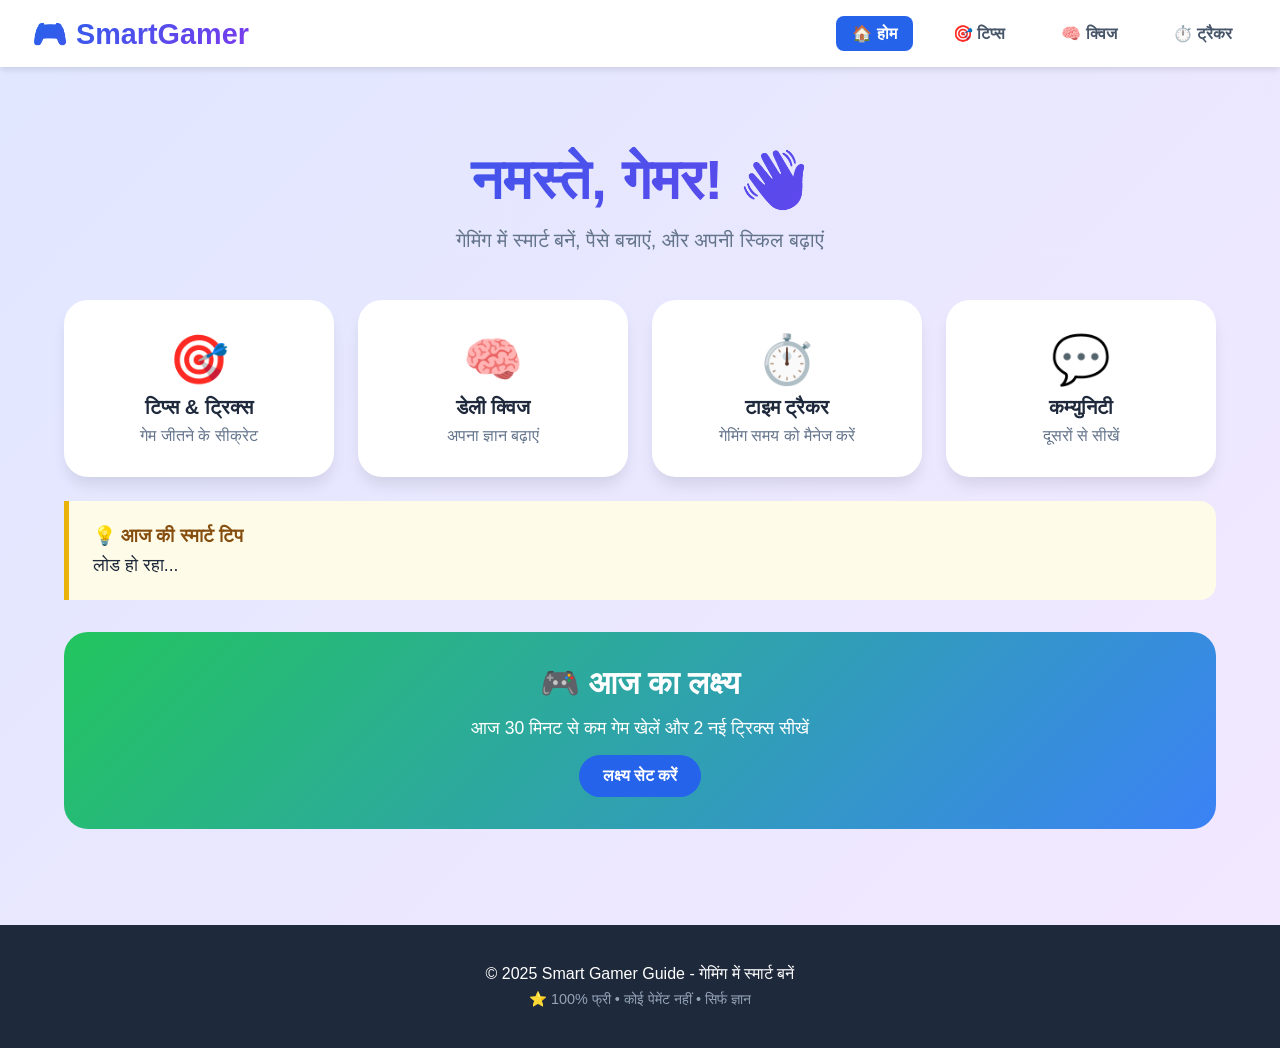
==== index.html @ 9d7b1151 "Create index.html" ====
<!DOCTYPE html>
<html lang="hi">
<head>
    <meta charset="UTF-8">
    <meta name="viewport" content="width=device-width, initial-scale=1.0">
    <title>Smart Gamer Guide - घर बैठे स्मार्ट गेमर बनें</title>
    <link rel="stylesheet" href="styles.css">
</head>
<body>
    <!-- ===== NAVBAR ===== -->
    <nav class="navbar">
        <a href="index.html" class="logo">🎮 SmartGamer</a>
        <button class="mobile-menu-btn" onclick="toggleMenu()">☰</button>
        <div class="nav-links" id="navLinks">
            <a href="index.html" class="active">🏠 होम</a>
            <a href="tips.html">🎯 टिप्स</a>
            <a href="quiz.html">🧠 क्विज</a>
            <a href="tracker.html">⏱️ ट्रैकर</a>
        </div>
    </nav>

    <!-- ===== MAIN CONTENT ===== -->
    <div class="container">
        <!-- HERO -->
        <div class="hero">
            <h1>नमस्ते, गेमर! 👋</h1>
            <p>गेमिंग में स्मार्ट बनें, पैसे बचाएं, और अपनी स्किल बढ़ाएं</p>
        </div>

        <!-- FEATURES -->
        <div class="grid-4">
            <a href="tips.html" class="feature-box" style="text-decoration: none; color: inherit;">
                <span class="icon">🎯</span>
                <h3>टिप्स & ट्रिक्स</h3>
                <p style="color: #64748b;">गेम जीतने के सीक्रेट</p>
            </a>
            <a href="quiz.html" class="feature-box" style="text-decoration: none; color: inherit;">
                <span class="icon">🧠</span>
                <h3>डेली क्विज</h3>
                <p style="color: #64748b;">अपना ज्ञान बढ़ाएं</p>
            </a>
            <a href="tracker.html" class="feature-box" style="text-decoration: none; color: inherit;">
                <span class="icon">⏱️</span>
                <h3>टाइम ट्रैकर</h3>
                <p style="color: #64748b;">गेमिंग समय को मैनेज करें</p>
            </a>
            <a href="tips.html" class="feature-box" style="text-decoration: none; color: inherit;">
                <span class="icon">💬</span>
                <h3>कम्युनिटी</h3>
                <p style="color: #64748b;">दूसरों से सीखें</p>
            </a>
        </div>

        <!-- DAILY TIP -->
        <div class="tip-card">
            <h3>💡 आज की स्मार्ट टिप</h3>
            <p id="dailyTip" style="font-size: 1.1rem; margin-top: 0.5rem;">लोड हो रहा...</p>
        </div>

        <!-- GOAL BOX -->
        <div class="goal-box">
            <h2>🎮 आज का लक्ष्य</h2>
            <p>आज 30 मिनट से कम गेम खेलें और 2 नई ट्रिक्स सीखें</p>
            <button class="btn btn-primary" onclick="alert('लक्ष्य सेट कर दिया गया! 🎯')">
                लक्ष्य सेट करें
            </button>
        </div>
    </div>

    <!-- ===== FOOTER ===== -->
    <footer class="footer">
        <p>© 2025 Smart Gamer Guide - गेमिंग में स्मार्ट बनें</p>
        <p class="small">⭐ 100% फ्री • कोई पेमेंट नहीं • सिर्फ ज्ञान</p>
    </footer>

    <script src="script.js"></script>
</body>
</html>
---- styles.css ----
/* ===== RESET & BASE ===== */
* {
  margin: 0;
  padding: 0;
  box-sizing: border-box;
}

body {
  font-family: 'Segoe UI', Tahoma, Geneva, Verdana, sans-serif;
  background: linear-gradient(135deg, #e0e7ff 0%, #f3e8ff 100%);
  min-height: 100vh;
  color: #1e293b;
}

/* ===== NAVBAR ===== */
.navbar {
  background: white;
  box-shadow: 0 4px 6px -1px rgba(0, 0, 0, 0.1);
  padding: 1rem 2rem;
  position: sticky;
  top: 0;
  z-index: 100;
  display: flex;
  justify-content: space-between;
  align-items: center;
  flex-wrap: wrap;
}

.logo {
  font-size: 1.8rem;
  font-weight: 800;
  background: linear-gradient(135deg, #2563eb, #7c3aed);
  -webkit-background-clip: text;
  -webkit-text-fill-color: transparent;
  text-decoration: none;
}

.nav-links {
  display: flex;
  gap: 1.5rem;
  flex-wrap: wrap;
}

.nav-links a {
  text-decoration: none;
  color: #475569;
  font-weight: 600;
  padding: 0.5rem 1rem;
  border-radius: 0.5rem;
  transition: all 0.3s;
}

.nav-links a:hover {
  background: #dbeafe;
  color: #2563eb;
}

.nav-links a.active {
  background: #2563eb;
  color: white;
}

.mobile-menu-btn {
  display: none;
  font-size: 2rem;
  background: none;
  border: none;
  cursor: pointer;
  color: #1e293b;
}

/* ===== CONTAINER ===== */
.container {
  max-width: 1200px;
  margin: 0 auto;
  padding: 2rem 1.5rem;
}

/* ===== CARDS ===== */
.card {
  background: white;
  border-radius: 1.5rem;
  padding: 1.5rem;
  box-shadow: 0 10px 15px -3px rgba(0, 0, 0, 0.1);
  transition: all 0.3s;
}

.card:hover {
  box-shadow: 0 20px 25px -5px rgba(0, 0, 0, 0.15);
  transform: translateY(-2px);
}

/* ===== BUTTONS ===== */
.btn {
  display: inline-block;
  padding: 0.75rem 1.5rem;
  border: none;
  border-radius: 9999px;
  font-weight: 700;
  font-size: 1rem;
  cursor: pointer;
  transition: all 0.3s;
  text-decoration: none;
}

.btn-primary {
  background: #2563eb;
  color: white;
}

.btn-primary:hover {
  background: #1d4ed8;
  transform: scale(1.05);
}

.btn-success {
  background: #16a34a;
  color: white;
}

.btn-success:hover {
  background: #15803d;
}

.btn-outline {
  background: transparent;
  border: 2px solid #2563eb;
  color: #2563eb;
}

.btn-outline:hover {
  background: #2563eb;
  color: white;
}

/* ===== GRID ===== */
.grid-2 {
  display: grid;
  grid-template-columns: repeat(2, 1fr);
  gap: 1.5rem;
}

.grid-3 {
  display: grid;
  grid-template-columns: repeat(3, 1fr);
  gap: 1.5rem;
}

.grid-4 {
  display: grid;
  grid-template-columns: repeat(4, 1fr);
  gap: 1.5rem;
}

/* ===== HERO ===== */
.hero {
  text-align: center;
  padding: 3rem 0;
}

.hero h1 {
  font-size: 3.5rem;
  font-weight: 800;
  background: linear-gradient(135deg, #2563eb, #7c3aed);
  -webkit-background-clip: text;
  -webkit-text-fill-color: transparent;
}

.hero p {
  font-size: 1.25rem;
  color: #64748b;
  margin-top: 1rem;
}

/* ===== FEATURE BOXES ===== */
.feature-box {
  background: white;
  padding: 2rem;
  border-radius: 1.5rem;
  text-align: center;
  box-shadow: 0 10px 15px -3px rgba(0, 0, 0, 0.1);
  transition: all 0.3s;
  cursor: pointer;
}

.feature-box:hover {
  transform: translateY(-5px);
  box-shadow: 0 20px 25px -5px rgba(0, 0, 0, 0.15);
}

.feature-box .icon {
  font-size: 3rem;
  display: block;
  margin-bottom: 0.5rem;
}

.feature-box h3 {
  font-size: 1.25rem;
  margin-bottom: 0.5rem;
}

/* ===== TIP CARD ===== */
.tip-card {
  background: #fefce8;
  border-left: 5px solid #eab308;
  padding: 1.5rem;
  border-radius: 0 1rem 1rem 0;
  margin: 1.5rem 0;
}

.tip-card h3 {
  color: #854d0e;
}

/* ===== GOAL BOX ===== */
.goal-box {
  background: linear-gradient(135deg, #22c55e, #3b82f6);
  color: white;
  padding: 2rem;
  border-radius: 1.5rem;
  text-align: center;
  margin-top: 2rem;
}

.goal-box h2 {
  font-size: 2rem;
}

.goal-box p {
  font-size: 1.1rem;
  margin: 1rem 0;
}

/* ===== QUIZ ===== */
.quiz-option {
  display: block;
  width: 100%;
  text-align: left;
  padding: 1rem;
  border: 2px solid #e2e8f0;
  border-radius: 0.75rem;
  background: white;
  font-size: 1rem;
  cursor: pointer;
  transition: all 0.3s;
  margin-bottom: 0.75rem;
}

.quiz-option:hover {
  border-color: #2563eb;
  background: #eff6ff;
}

.quiz-option.correct {
  border-color: #16a34a;
  background: #dcfce7;
}

.quiz-option.wrong {
  border-color: #dc2626;
  background: #fee2e2;
}

.quiz-option:disabled {
  cursor: not-allowed;
  opacity: 0.7;
}

/* ===== TRACKER ===== */
.tracker-input {
  display: flex;
  gap: 1rem;
  margin: 1rem 0;
  flex-wrap: wrap;
}

.tracker-input input {
  flex: 1;
  padding: 0.75rem;
  border: 2px solid #e2e8f0;
  border-radius: 0.75rem;
  font-size: 1rem;
  min-width: 100px;
}

.tracker-input input:focus {
  outline: none;
  border-color: #2563eb;
}

.history-item {
  display: flex;
  justify-content: space-between;
  padding: 0.75rem;
  border-bottom: 1px solid #e2e8f0;
}

.history-item:last-child {
  border-bottom: none;
}

/* ===== FOOTER ===== */
.footer {
  background: #1e293b;
  color: white;
  text-align: center;
  padding: 2rem;
  margin-top: 4rem;
}

.footer p {
  margin: 0.5rem 0;
}

.footer .small {
  color: #94a3b8;
  font-size: 0.9rem;
}

/* ===== RESPONSIVE ===== */
@media (max-width: 768px) {
  .mobile-menu-btn {
    display: block;
  }

  .nav-links {
    display: none;
    width: 100%;
    flex-direction: column;
    align-items: center;
    padding-top: 1rem;
  }

  .nav-links.show {
    display: flex;
  }

  .nav-links a {
    width: 100%;
    text-align: center;
  }

  .hero h1 {
    font-size: 2rem;
  }

  .grid-2,
  .grid-3,
  .grid-4 {
    grid-template-columns: 1fr;
  }

  .container {
    padding: 1rem;
  }

  .tracker-input {
    flex-direction: column;
  }

  .tracker-input input {
    width: 100%;
  }
}

@media (min-width: 769px) and (max-width: 1024px) {
  .grid-3,
  .grid-4 {
    grid-template-columns: repeat(2, 1fr);
  }
}

/* ===== UTILITY ===== */
.text-center {
  text-align: center;
}
.mt-2 {
  margin-top: 2rem;
}
.mb-2 {
  margin-bottom: 2rem;
}
.mx-auto {
  margin-left: auto;
  margin-right: auto;
}
.max-w-2xl {
  max-width: 42rem;
}
.w-full {
  width: 100%;
}
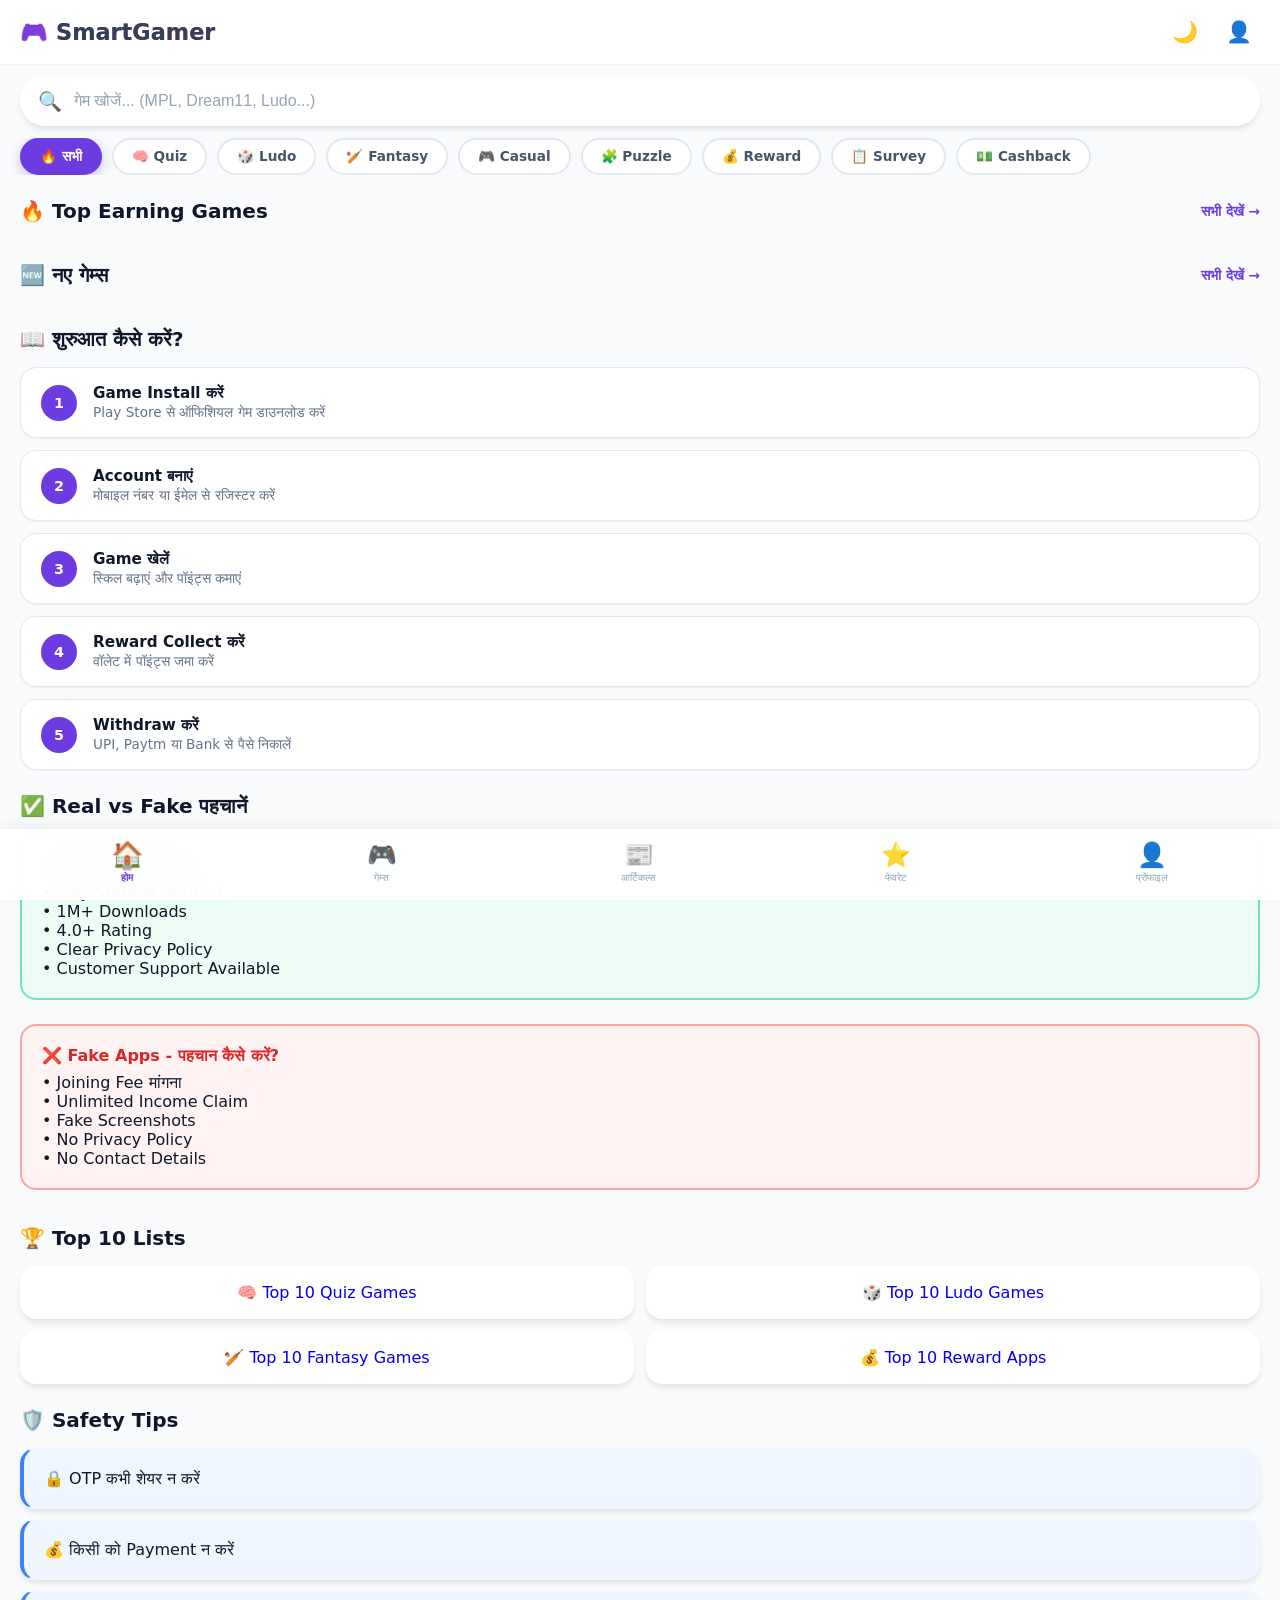
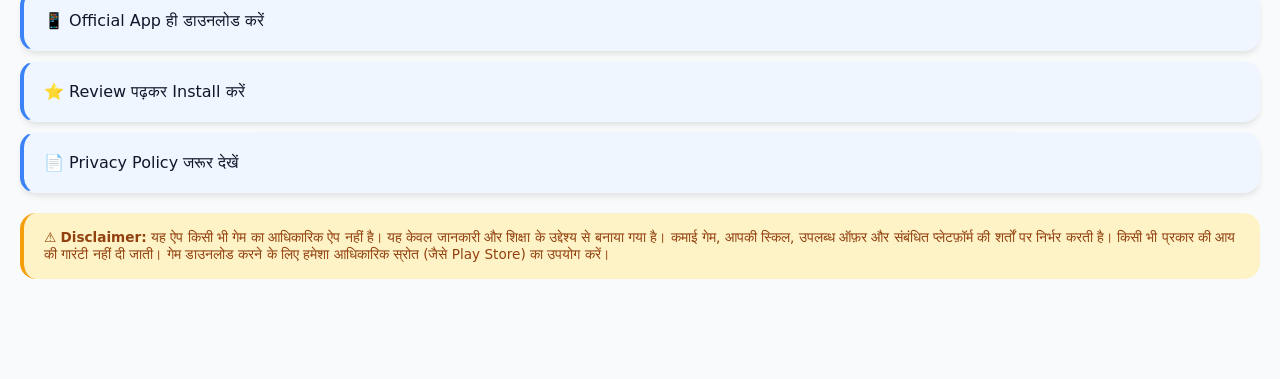
==== commit 3cfdab66: "Update index.html" ====
--- a/index.html
+++ b/index.html
@@ -1,78 +1,201 @@
 <!DOCTYPE html>
 <html lang="hi">
 <head>
-    <meta charset="UTF-8">
-    <meta name="viewport" content="width=device-width, initial-scale=1.0">
-    <title>Smart Gamer Guide - घर बैठे स्मार्ट गेमर बनें</title>
-    <link rel="stylesheet" href="styles.css">
+  <meta charset="UTF-8" />
+  <meta name="viewport" content="width=device-width, initial-scale=1.0, maximum-scale=1.0, user-scalable=no" />
+  <title>Smart Gamer Guide - घर बैठे पैसे कमाएं</title>
+  <link rel="stylesheet" href="styles.css" />
 </head>
 <body>
-    <!-- ===== NAVBAR ===== -->
-    <nav class="navbar">
-        <a href="index.html" class="logo">🎮 SmartGamer</a>
-        <button class="mobile-menu-btn" onclick="toggleMenu()">☰</button>
-        <div class="nav-links" id="navLinks">
-            <a href="index.html" class="active">🏠 होम</a>
-            <a href="tips.html">🎯 टिप्स</a>
-            <a href="quiz.html">🧠 क्विज</a>
-            <a href="tracker.html">⏱️ ट्रैकर</a>
-        </div>
-    </nav>
-
-    <!-- ===== MAIN CONTENT ===== -->
-    <div class="container">
-        <!-- HERO -->
-        <div class="hero">
-            <h1>नमस्ते, गेमर! 👋</h1>
-            <p>गेमिंग में स्मार्ट बनें, पैसे बचाएं, और अपनी स्किल बढ़ाएं</p>
-        </div>
-
-        <!-- FEATURES -->
-        <div class="grid-4">
-            <a href="tips.html" class="feature-box" style="text-decoration: none; color: inherit;">
-                <span class="icon">🎯</span>
-                <h3>टिप्स & ट्रिक्स</h3>
-                <p style="color: #64748b;">गेम जीतने के सीक्रेट</p>
-            </a>
-            <a href="quiz.html" class="feature-box" style="text-decoration: none; color: inherit;">
-                <span class="icon">🧠</span>
-                <h3>डेली क्विज</h3>
-                <p style="color: #64748b;">अपना ज्ञान बढ़ाएं</p>
-            </a>
-            <a href="tracker.html" class="feature-box" style="text-decoration: none; color: inherit;">
-                <span class="icon">⏱️</span>
-                <h3>टाइम ट्रैकर</h3>
-                <p style="color: #64748b;">गेमिंग समय को मैनेज करें</p>
-            </a>
-            <a href="tips.html" class="feature-box" style="text-decoration: none; color: inherit;">
-                <span class="icon">💬</span>
-                <h3>कम्युनिटी</h3>
-                <p style="color: #64748b;">दूसरों से सीखें</p>
-            </a>
-        </div>
-
-        <!-- DAILY TIP -->
-        <div class="tip-card">
-            <h3>💡 आज की स्मार्ट टिप</h3>
-            <p id="dailyTip" style="font-size: 1.1rem; margin-top: 0.5rem;">लोड हो रहा...</p>
-        </div>
-
-        <!-- GOAL BOX -->
-        <div class="goal-box">
-            <h2>🎮 आज का लक्ष्य</h2>
-            <p>आज 30 मिनट से कम गेम खेलें और 2 नई ट्रिक्स सीखें</p>
-            <button class="btn btn-primary" onclick="alert('लक्ष्य सेट कर दिया गया! 🎯')">
-                लक्ष्य सेट करें
-            </button>
-        </div>
-    </div>
-
-    <!-- ===== FOOTER ===== -->
-    <footer class="footer">
-        <p>© 2025 Smart Gamer Guide - गेमिंग में स्मार्ट बनें</p>
-        <p class="small">⭐ 100% फ्री • कोई पेमेंट नहीं • सिर्फ ज्ञान</p>
-    </footer>
-
-    <script src="script.js"></script>
+
+  <!-- ===== APP BAR ===== -->
+  <header class="app-bar">
+    <div class="logo">🎮 <span>SmartGamer</span></div>
+    <div class="app-bar-actions">
+      <button onclick="toggleDarkMode()" aria-label="Dark Mode">🌙</button>
+      <button onclick="location.href='profile.html'" aria-label="Profile">👤</button>
+    </div>
+  </header>
+
+  <!-- ===== SEARCH ===== -->
+  <div class="search-bar">
+    <span class="icon">🔍</span>
+    <input type="text" id="searchInput" placeholder="गेम खोजें... (MPL, Dream11, Ludo...)" oninput="searchGames(this.value)" />
+  </div>
+
+  <!-- ===== CATEGORY CHIPS ===== -->
+  <div class="category-scroll">
+    <span class="chip active" onclick="filterGames('all')">🔥 सभी</span>
+    <span class="chip" onclick="filterGames('quiz')">🧠 Quiz</span>
+    <span class="chip" onclick="filterGames('ludo')">🎲 Ludo</span>
+    <span class="chip" onclick="filterGames('fantasy')">🏏 Fantasy</span>
+    <span class="chip" onclick="filterGames('casual')">🎮 Casual</span>
+    <span class="chip" onclick="filterGames('puzzle')">🧩 Puzzle</span>
+    <span class="chip" onclick="filterGames('reward')">💰 Reward</span>
+    <span class="chip" onclick="filterGames('survey')">📋 Survey</span>
+    <span class="chip" onclick="filterGames('cashback')">💵 Cashback</span>
+  </div>
+
+  <!-- ===== FEATURED GAMES SECTION ===== -->
+  <div class="section-header">
+    <h2>🔥 Top Earning Games</h2>
+    <a href="games.html" class="see-all">सभी देखें →</a>
+  </div>
+  <div class="game-grid" id="featuredGames">
+    <!-- JS से डायनामिक लोड -->
+  </div>
+
+  <!-- ===== NEW GAMES ===== -->
+  <div class="section-header">
+    <h2>🆕 नए गेम्स</h2>
+    <a href="games.html" class="see-all">सभी देखें →</a>
+  </div>
+  <div class="game-grid" id="newGames">
+    <!-- JS से डायनामिक लोड -->
+  </div>
+
+  <!-- ===== STEP BY STEP GUIDE ===== -->
+  <div class="section-header">
+    <h2>📖 शुरुआत कैसे करें?</h2>
+  </div>
+  <div class="steps">
+    <div class="step">
+      <div class="number">1</div>
+      <div class="content">
+        <h4>Game Install करें</h4>
+        <p>Play Store से ऑफिशियल गेम डाउनलोड करें</p>
+      </div>
+    </div>
+    <div class="step">
+      <div class="number">2</div>
+      <div class="content">
+        <h4>Account बनाएं</h4>
+        <p>मोबाइल नंबर या ईमेल से रजिस्टर करें</p>
+      </div>
+    </div>
+    <div class="step">
+      <div class="number">3</div>
+      <div class="content">
+        <h4>Game खेलें</h4>
+        <p>स्किल बढ़ाएं और पॉइंट्स कमाएं</p>
+      </div>
+    </div>
+    <div class="step">
+      <div class="number">4</div>
+      <div class="content">
+        <h4>Reward Collect करें</h4>
+        <p>वॉलेट में पॉइंट्स जमा करें</p>
+      </div>
+    </div>
+    <div class="step">
+      <div class="number">5</div>
+      <div class="content">
+        <h4>Withdraw करें</h4>
+        <p>UPI, Paytm या Bank से पैसे निकालें</p>
+      </div>
+    </div>
+  </div>
+
+  <!-- ===== REAL vs FAKE ===== -->
+  <div class="section-header">
+    <h2>✅ Real vs Fake पहचानें</h2>
+  </div>
+  <div style="padding: 0 20px; display: grid; gap: 12px;">
+    <div class="genuine-card">
+      <h4>✅ Genuine Apps</h4>
+      <ul style="margin-top: 8px; list-style: none;">
+        <li>• Play Store पर Verified</li>
+        <li>• 1M+ Downloads</li>
+        <li>• 4.0+ Rating</li>
+        <li>• Clear Privacy Policy</li>
+        <li>• Customer Support Available</li>
+      </ul>
+    </div>
+    <div class="scam-card">
+      <h4>❌ Fake Apps - पहचान कैसे करें?</h4>
+      <ul style="margin-top: 8px; list-style: none;">
+        <li>• Joining Fee मांगना</li>
+        <li>• Unlimited Income Claim</li>
+        <li>• Fake Screenshots</li>
+        <li>• No Privacy Policy</li>
+        <li>• No Contact Details</li>
+      </ul>
+    </div>
+  </div>
+
+  <!-- ===== TOP 10 LISTS ===== -->
+  <div class="section-header">
+    <h2>🏆 Top 10 Lists</h2>
+  </div>
+  <div style="display: grid; grid-template-columns: 1fr 1fr; gap: 12px; padding: 0 20px;">
+    <a href="games.html?category=quiz" style="text-decoration: none;">
+      <div class="game-card" style="text-align: center; padding: 16px;">
+        🧠 Top 10 Quiz Games
+      </div>
+    </a>
+    <a href="games.html?category=ludo" style="text-decoration: none;">
+      <div class="game-card" style="text-align: center; padding: 16px;">
+        🎲 Top 10 Ludo Games
+      </div>
+    </a>
+    <a href="games.html?category=fantasy" style="text-decoration: none;">
+      <div class="game-card" style="text-align: center; padding: 16px;">
+        🏏 Top 10 Fantasy Games
+      </div>
+    </a>
+    <a href="games.html?category=reward" style="text-decoration: none;">
+      <div class="game-card" style="text-align: center; padding: 16px;">
+        💰 Top 10 Reward Apps
+      </div>
+    </a>
+  </div>
+
+  <!-- ===== SAFETY TIPS ===== -->
+  <div class="section-header">
+    <h2>🛡️ Safety Tips</h2>
+  </div>
+  <div style="padding: 0 20px; display: grid; gap: 10px;">
+    <div class="game-card" style="background: #EFF6FF; border-left: 4px solid #3B82F6;">
+      <p>🔒 OTP कभी शेयर न करें</p>
+    </div>
+    <div class="game-card" style="background: #EFF6FF; border-left: 4px solid #3B82F6;">
+      <p>💰 किसी को Payment न करें</p>
+    </div>
+    <div class="game-card" style="background: #EFF6FF; border-left: 4px solid #3B82F6;">
+      <p>📱 Official App ही डाउनलोड करें</p>
+    </div>
+    <div class="game-card" style="background: #EFF6FF; border-left: 4px solid #3B82F6;">
+      <p>⭐ Review पढ़कर Install करें</p>
+    </div>
+    <div class="game-card" style="background: #EFF6FF; border-left: 4px solid #3B82F6;">
+      <p>📄 Privacy Policy जरूर देखें</p>
+    </div>
+  </div>
+
+  <!-- ===== DISCLAIMER ===== -->
+  <div class="disclaimer">
+    ⚠️ <strong>Disclaimer:</strong> यह ऐप किसी भी गेम का आधिकारिक ऐप नहीं है। यह केवल जानकारी और शिक्षा के उद्देश्य से बनाया गया है। कमाई गेम, आपकी स्किल, उपलब्ध ऑफ़र और संबंधित प्लेटफ़ॉर्म की शर्तों पर निर्भर करती है। किसी भी प्रकार की आय की गारंटी नहीं दी जाती। गेम डाउनलोड करने के लिए हमेशा आधिकारिक स्रोत (जैसे Play Store) का उपयोग करें।
+  </div>
+
+  <!-- ===== BOTTOM NAVIGATION ===== -->
+  <nav class="bottom-nav">
+    <a href="index.html" class="nav-item active">
+      <span class="icon">🏠</span> होम
+    </a>
+    <a href="games.html" class="nav-item">
+      <span class="icon">🎮</span> गेम्स
+    </a>
+    <a href="articles.html" class="nav-item">
+      <span class="icon">📰</span> आर्टिकल्स
+    </a>
+    <a href="favorites.html" class="nav-item">
+      <span class="icon">⭐</span> फेवरेट    </a>
+    <a href="profile.html" class="nav-item">
+      <span class="icon">👤</span> प्रोफाइल
+    </a>
+  </nav>
+
+  <script src="data.js"></script>
+  <script src="script.js"></script>
 </body>
 </html>
--- a/styles.css
+++ b/styles.css
@@ -1,392 +1,905 @@
-/* ===== RESET & BASE ===== */
+/* ============================================
+   ROOT VARIABLES & RESET
+   ============================================ */
+:root {
+  --primary: #6C3CE1;
+  --primary-light: #8B5CF6;
+  --primary-dark: #5B21B6;
+  --secondary: #EC4899;
+  --success: #10B981;
+  --warning: #F59E0B;
+  --danger: #EF4444;
+  --dark: #0F172A;
+  --dark-card: #1E293B;
+  --gray-50: #F8FAFC;
+  --gray-100: #F1F5F9;
+  --gray-200: #E2E8F0;
+  --gray-300: #CBD5E1;
+  --gray-400: #94A3B8;
+  --gray-500: #64748B;
+  --gray-600: #475569;
+  --gray-700: #334155;
+  --gray-800: #1E293B;
+  --gray-900: #0F172A;
+  --shadow-sm: 0 1px 2px rgba(0,0,0,0.05);
+  --shadow: 0 4px 6px -1px rgba(0,0,0,0.1);
+  --shadow-lg: 0 10px 15px -3px rgba(0,0,0,0.1);
+  --shadow-xl: 0 20px 25px -5px rgba(0,0,0,0.1);
+  --shadow-2xl: 0 25px 50px -12px rgba(0,0,0,0.25);
+  --radius: 16px;
+  --radius-lg: 24px;
+  --radius-full: 9999px;
+  --transition: all 0.3s cubic-bezier(0.4, 0, 0.2, 1);
+}
+
 * {
   margin: 0;
   padding: 0;
   box-sizing: border-box;
+  -webkit-tap-highlight-color: transparent;
 }
 
 body {
-  font-family: 'Segoe UI', Tahoma, Geneva, Verdana, sans-serif;
-  background: linear-gradient(135deg, #e0e7ff 0%, #f3e8ff 100%);
+  font-family: 'Segoe UI', system-ui, -apple-system, sans-serif;
+  background: var(--gray-50);
+  color: var(--gray-900);
+  padding-bottom: 80px;
   min-height: 100vh;
-  color: #1e293b;
-}
-
-/* ===== NAVBAR ===== */
-.navbar {
+}
+
+/* ============================================
+   SCROLLBAR
+   ============================================ */
+::-webkit-scrollbar {
+  width: 6px;
+}
+::-webkit-scrollbar-track {
+  background: var(--gray-100);
+}
+::-webkit-scrollbar-thumb {
+  background: var(--primary-light);
+  border-radius: var(--radius-full);
+}
+
+/* ============================================
+   TOP APP BAR
+   ============================================ */
+.app-bar {
   background: white;
-  box-shadow: 0 4px 6px -1px rgba(0, 0, 0, 0.1);
-  padding: 1rem 2rem;
+  padding: 12px 20px;
   position: sticky;
   top: 0;
-  z-index: 100;
+  z-index: 1000;
   display: flex;
   justify-content: space-between;
   align-items: center;
-  flex-wrap: wrap;
-}
-
-.logo {
-  font-size: 1.8rem;
+  box-shadow: var(--shadow-sm);
+  backdrop-filter: blur(20px);
+  background: rgba(255,255,255,0.92);
+}
+
+.app-bar .logo {
+  font-size: 1.4rem;
   font-weight: 800;
-  background: linear-gradient(135deg, #2563eb, #7c3aed);
+  background: linear-gradient(135deg, var(--primary), var(--secondary));
   -webkit-background-clip: text;
   -webkit-text-fill-color: transparent;
-  text-decoration: none;
-}
-
-.nav-links {
-  display: flex;
-  gap: 1.5rem;
-  flex-wrap: wrap;
-}
-
-.nav-links a {
-  text-decoration: none;
-  color: #475569;
-  font-weight: 600;
-  padding: 0.5rem 1rem;
-  border-radius: 0.5rem;
-  transition: all 0.3s;
-}
-
-.nav-links a:hover {
-  background: #dbeafe;
-  color: #2563eb;
-}
-
-.nav-links a.active {
-  background: #2563eb;
-  color: white;
-}
-
-.mobile-menu-btn {
-  display: none;
-  font-size: 2rem;
+  display: flex;
+  align-items: center;
+  gap: 8px;
+}
+
+.app-bar .logo span {
+  -webkit-text-fill-color: initial;
+  color: var(--gray-700);
+}
+
+.app-bar-actions {
+  display: flex;
+  gap: 12px;
+  align-items: center;
+}
+
+.app-bar-actions button {
   background: none;
   border: none;
+  font-size: 1.3rem;
   cursor: pointer;
-  color: #1e293b;
-}
-
-/* ===== CONTAINER ===== */
-.container {
-  max-width: 1200px;
-  margin: 0 auto;
-  padding: 2rem 1.5rem;
-}
-
-/* ===== CARDS ===== */
-.card {
+  padding: 8px;
+  border-radius: var(--radius-full);
+  transition: var(--transition);
+}
+
+.app-bar-actions button:hover {
+  background: var(--gray-100);
+}
+
+/* ============================================
+   SEARCH BAR
+   ============================================ */
+.search-bar {
   background: white;
-  border-radius: 1.5rem;
-  padding: 1.5rem;
-  box-shadow: 0 10px 15px -3px rgba(0, 0, 0, 0.1);
-  transition: all 0.3s;
-}
-
-.card:hover {
-  box-shadow: 0 20px 25px -5px rgba(0, 0, 0, 0.15);
-  transform: translateY(-2px);
-}
-
-/* ===== BUTTONS ===== */
-.btn {
-  display: inline-block;
-  padding: 0.75rem 1.5rem;
+  margin: 12px 20px;
+  padding: 0 16px;
+  border-radius: var(--radius-full);
+  display: flex;
+  align-items: center;
+  gap: 12px;
+  box-shadow: var(--shadow);
+  border: 2px solid transparent;
+  transition: var(--transition);
+}
+
+.search-bar:focus-within {
+  border-color: var(--primary);
+  box-shadow: var(--shadow-lg);
+}
+
+.search-bar input {
+  flex: 1;
   border: none;
-  border-radius: 9999px;
+  padding: 14px 0;
+  font-size: 1rem;
+  background: transparent;
+  outline: none;
+  color: var(--gray-900);
+}
+
+.search-bar input::placeholder {
+  color: var(--gray-400);
+}
+
+.search-bar .icon {
+  color: var(--gray-400);
+  font-size: 1.2rem;
+}
+
+/* ============================================
+   SECTION TITLES
+   ============================================ */
+.section-header {
+  display: flex;
+  justify-content: space-between;
+  align-items: center;
+  padding: 0 20px;
+  margin: 24px 0 16px;
+}
+
+.section-header h2 {
+  font-size: 1.25rem;
   font-weight: 700;
-  font-size: 1rem;
+  color: var(--gray-900);
+}
+
+.section-header .see-all {
+  font-size: 0.85rem;
+  color: var(--primary);
+  font-weight: 600;
   cursor: pointer;
-  transition: all 0.3s;
   text-decoration: none;
 }
 
+/* ============================================
+   CATEGORY CHIPS
+   ============================================ */
+.category-scroll {
+  display: flex;
+  gap: 10px;
+  padding: 0 20px;
+  overflow-x: auto;
+  scrollbar-width: none;
+  -webkit-overflow-scrolling: touch;
+}
+
+.category-scroll::-webkit-scrollbar {
+  display: none;
+}
+
+.chip {
+  padding: 8px 18px;
+  border-radius: var(--radius-full);
+  font-size: 0.85rem;
+  font-weight: 600;
+  white-space: nowrap;
+  background: white;
+  color: var(--gray-600);
+  border: 2px solid var(--gray-200);
+  cursor: pointer;
+  transition: var(--transition);
+}
+
+.chip.active {
+  background: var(--primary);
+  color: white;
+  border-color: var(--primary);
+  box-shadow: 0 4px 12px rgba(108, 60, 225, 0.3);
+}
+
+.chip:hover:not(.active) {
+  border-color: var(--primary);
+  color: var(--primary);
+}
+
+/* ============================================
+   GAME CARDS (Glassmorphism + Modern)
+   ============================================ */
+.game-grid {
+  display: grid;
+  grid-template-columns: repeat(auto-fill, minmax(280px, 1fr));
+  gap: 16px;
+  padding: 0 20px;
+}
+
+.game-card {
+  background: white;
+  border-radius: var(--radius);
+  padding: 20px;
+  box-shadow: var(--shadow);
+  transition: var(--transition);
+  cursor: pointer;
+  position: relative;
+  overflow: hidden;
+  border: 1px solid rgba(255,255,255,0.1);
+}
+
+.game-card::before {
+  content: '';
+  position: absolute;
+  top: 0;
+  left: 0;
+  right: 0;
+  height: 4px;
+  background: linear-gradient(90deg, var(--primary), var(--secondary));
+  opacity: 0;
+  transition: var(--transition);
+}
+
+.game-card:hover {
+  transform: translateY(-4px);
+  box-shadow: var(--shadow-xl);
+}
+
+.game-card:hover::before {
+  opacity: 1;
+}
+
+.game-card .badge {
+  position: absolute;
+  top: 12px;
+  right: 12px;
+  padding: 4px 12px;
+  border-radius: var(--radius-full);
+  font-size: 0.7rem;
+  font-weight: 700;
+  text-transform: uppercase;
+}
+
+.badge-hot {
+  background: #FEF3C7;
+  color: #D97706;
+}
+.badge-new {
+  background: #D1FAE5;
+  color: #059669;
+}
+.badge-trending {
+  background: #EDE9FE;
+  color: #7C3AED;
+}
+
+.game-card .game-icon {
+  width: 64px;
+  height: 64px;
+  border-radius: var(--radius);
+  display: flex;
+  align-items: center;
+  justify-content: center;
+  font-size: 2rem;
+  margin-bottom: 12px;
+  background: linear-gradient(135deg, var(--gray-100), white);
+}
+
+.game-card .game-name {
+  font-size: 1.1rem;
+  font-weight: 700;
+  margin-bottom: 4px;
+}
+
+.game-card .game-category {
+  font-size: 0.8rem;
+  color: var(--gray-500);
+  margin-bottom: 8px;
+}
+
+.game-card .game-stats {
+  display: flex;
+  gap: 16px;
+  font-size: 0.8rem;
+  color: var(--gray-500);
+  margin-bottom: 12px;
+}
+
+.game-card .game-stats span {
+  display: flex;
+  align-items: center;
+  gap: 4px;
+}
+
+.game-card .game-actions {
+  display: flex;
+  gap: 10px;
+}
+
+.game-card .game-actions .btn {
+  flex: 1;
+  padding: 8px 16px;
+  border: none;
+  border-radius: var(--radius-full);
+  font-weight: 600;
+  font-size: 0.85rem;
+  cursor: pointer;
+  transition: var(--transition);
+}
+
 .btn-primary {
-  background: #2563eb;
+  background: var(--primary);
   color: white;
 }
-
 .btn-primary:hover {
-  background: #1d4ed8;
-  transform: scale(1.05);
-}
-
-.btn-success {
-  background: #16a34a;
-  color: white;
-}
-
-.btn-success:hover {
-  background: #15803d;
+  background: var(--primary-dark);
+  transform: scale(1.02);
 }
 
 .btn-outline {
   background: transparent;
-  border: 2px solid #2563eb;
-  color: #2563eb;
-}
-
+  border: 2px solid var(--gray-200);
+  color: var(--gray-600);
+}
 .btn-outline:hover {
-  background: #2563eb;
+  border-color: var(--primary);
+  color: var(--primary);
+}
+
+/* ============================================
+   TRUST SCORE / RATING BADGE
+   ============================================ */
+.trust-score {
+  display: inline-flex;
+  align-items: center;
+  gap: 6px;
+  padding: 4px 12px;
+  border-radius: var(--radius-full);
+  font-size: 0.75rem;
+  font-weight: 700;
+}
+
+.trust-high {
+  background: #D1FAE5;
+  color: #065F46;
+}
+.trust-medium {
+  background: #FEF3C7;
+  color: #92400E;
+}
+.trust-low {
+  background: #FEE2E2;
+  color: #991B1B;
+}
+
+/* ============================================
+   PROS & CONS CARDS
+   ============================================ */
+.pros-cons {
+  display: grid;
+  grid-template-columns: 1fr 1fr;
+  gap: 16px;
+  margin: 16px 0;
+}
+
+.pros, .cons {
+  padding: 16px;
+  border-radius: var(--radius);
+}
+
+.pros {
+  background: #ECFDF5;
+  border-left: 4px solid var(--success);
+}
+.cons {
+  background: #FEF2F2;
+  border-left: 4px solid var(--danger);
+}
+
+.pros h4, .cons h4 {
+  font-size: 0.9rem;
+  margin-bottom: 8px;
+}
+
+.pros ul, .cons ul {
+  list-style: none;
+  font-size: 0.85rem;
+}
+
+.pros ul li::before {
+  content: '✅ ';
+}
+.cons ul li::before {
+  content: '❌ ';
+}
+
+/* ============================================
+   WITHDRAWAL METHODS
+   ============================================ */
+.withdrawal-methods {
+  display: flex;
+  flex-wrap: wrap;
+  gap: 8px;
+  margin: 12px 0;
+}
+
+.withdrawal-methods .method {
+  padding: 4px 14px;
+  border-radius: var(--radius-full);
+  font-size: 0.75rem;
+  font-weight: 600;
+  background: var(--gray-100);
+  color: var(--gray-600);
+}
+
+/* ============================================
+   STEP BY STEP GUIDE
+   ============================================ */
+.steps {
+  display: flex;
+  flex-direction: column;
+  gap: 12px;
+  padding: 0 20px;
+}
+
+.step {
+  display: flex;
+  align-items: center;
+  gap: 16px;
+  background: white;
+  padding: 16px 20px;
+  border-radius: var(--radius);
+  box-shadow: var(--shadow-sm);
+  border: 1px solid var(--gray-200);
+}
+
+.step .number {
+  width: 36px;
+  height: 36px;
+  background: var(--primary);
   color: white;
-}
-
-/* ===== GRID ===== */
-.grid-2 {
-  display: grid;
-  grid-template-columns: repeat(2, 1fr);
-  gap: 1.5rem;
-}
-
-.grid-3 {
-  display: grid;
-  grid-template-columns: repeat(3, 1fr);
-  gap: 1.5rem;
-}
-
-.grid-4 {
-  display: grid;
-  grid-template-columns: repeat(4, 1fr);
-  gap: 1.5rem;
-}
-
-/* ===== HERO ===== */
-.hero {
+  border-radius: var(--radius-full);
+  display: flex;
+  align-items: center;
+  justify-content: center;
+  font-weight: 700;
+  font-size: 0.9rem;
+  flex-shrink: 0;
+}
+
+.step .content {
+  flex: 1;
+}
+
+.step .content h4 {
+  font-size: 0.95rem;
+  margin-bottom: 2px;
+}
+.step .content p {
+  font-size: 0.85rem;
+  color: var(--gray-500);
+}
+
+/* ============================================
+   FAQ SECTION
+   ============================================ */
+.faq-item {
+  background: white;
+  border-radius: var(--radius);
+  margin-bottom: 12px;
+  overflow: hidden;
+  box-shadow: var(--shadow-sm);
+  border: 1px solid var(--gray-200);
+}
+
+.faq-item .question {
+  padding: 16px 20px;
+  cursor: pointer;
+  display: flex;
+  justify-content: space-between;
+  align-items: center;
+  font-weight: 600;
+  transition: var(--transition);
+}
+
+.faq-item .question:hover {
+  background: var(--gray-50);
+}
+
+.faq-item .question .arrow {
+  transition: var(--transition);
+}
+.faq-item.open .question .arrow {
+  transform: rotate(180deg);
+}
+
+.faq-item .answer {
+  padding: 0 20px;
+  max-height: 0;
+  overflow: hidden;
+  transition: all 0.3s ease;
+  color: var(--gray-600);
+  font-size: 0.95rem;
+}
+
+.faq-item.open .answer {
+  padding: 0 20px 16px;
+  max-height: 500px;
+}
+
+/* ============================================
+   SCAM ALERT CARDS
+   ============================================ */
+.scam-card {
+  background: #FEF2F2;
+  border: 2px solid #FCA5A5;
+  border-radius: var(--radius);
+  padding: 20px;
+  margin-bottom: 12px;
+}
+
+.scam-card h4 {
+  color: #DC2626;
+  display: flex;
+  align-items: center;
+  gap: 8px;
+}
+
+.genuine-card {
+  background: #ECFDF5;
+  border: 2px solid #6EE7B7;
+  border-radius: var(--radius);
+  padding: 20px;
+  margin-bottom: 12px;
+}
+
+.genuine-card h4 {
+  color: #059669;
+  display: flex;
+  align-items: center;
+  gap: 8px;
+}
+
+/* ============================================
+   BOTTOM NAVIGATION
+   ============================================ */
+.bottom-nav {
+  position: fixed;
+  bottom: 0;
+  left: 0;
+  right: 0;
+  background: white;
+  display: flex;
+  justify-content: space-around;
+  padding: 8px 0 12px;
+  box-shadow: 0 -4px 10px rgba(0,0,0,0.05);
+  z-index: 1000;
+  backdrop-filter: blur(20px);
+  background: rgba(255,255,255,0.95);
+}
+
+.bottom-nav .nav-item {
+  display: flex;
+  flex-direction: column;
+  align-items: center;
+  gap: 2px;
+  font-size: 0.65rem;
+  color: var(--gray-400);
+  text-decoration: none;
+  transition: var(--transition);
+  padding: 4px 12px;
+  border-radius: var(--radius);
+}
+
+.bottom-nav .nav-item .icon {
+  font-size: 1.5rem;
+}
+
+.bottom-nav .nav-item.active {
+  color: var(--primary);
+  font-weight: 600;
+}
+
+.bottom-nav .nav-item.active .icon {
+  transform: scale(1.1);
+}
+
+/* ============================================
+   PROFILE PAGE
+   ============================================ */
+.profile-header {
+  background: linear-gradient(135deg, var(--primary), var(--secondary));
+  padding: 40px 20px 60px;
   text-align: center;
-  padding: 3rem 0;
-}
-
-.hero h1 {
-  font-size: 3.5rem;
-  font-weight: 800;
-  background: linear-gradient(135deg, #2563eb, #7c3aed);
-  -webkit-background-clip: text;
-  -webkit-text-fill-color: transparent;
-}
-
-.hero p {
-  font-size: 1.25rem;
-  color: #64748b;
-  margin-top: 1rem;
-}
-
-/* ===== FEATURE BOXES ===== */
-.feature-box {
+  color: white;
+  border-radius: 0 0 var(--radius-lg) var(--radius-lg);
+}
+
+.profile-header .avatar {
+  width: 80px;
+  height: 80px;
+  border-radius: var(--radius-full);
+  background: rgba(255,255,255,0.2);
+  display: flex;
+  align-items: center;
+  justify-content: center;
+  font-size: 3rem;
+  margin: 0 auto 12px;
+  border: 4px solid rgba(255,255,255,0.3);
+}
+
+.profile-header h2 {
+  font-size: 1.5rem;
+}
+
+.profile-header p {
+  opacity: 0.8;
+  font-size: 0.9rem;
+}
+
+.profile-menu {
+  margin-top: -30px;
+  padding: 0 20px;
+}
+
+.profile-menu .menu-item {
   background: white;
-  padding: 2rem;
-  border-radius: 1.5rem;
+  padding: 16px 20px;
+  border-radius: var(--radius);
+  display: flex;
+  align-items: center;
+  gap: 16px;
+  margin-bottom: 8px;
+  box-shadow: var(--shadow-sm);
+  cursor: pointer;
+  transition: var(--transition);
+  border: 1px solid var(--gray-200);
+}
+
+.profile-menu .menu-item:hover {
+  transform: translateX(4px);
+  box-shadow: var(--shadow);
+}
+
+.profile-menu .menu-item .icon {
+  font-size: 1.3rem;
+  width: 40px;
   text-align: center;
-  box-shadow: 0 10px 15px -3px rgba(0, 0, 0, 0.1);
-  transition: all 0.3s;
-  cursor: pointer;
-}
-
-.feature-box:hover {
-  transform: translateY(-5px);
-  box-shadow: 0 20px 25px -5px rgba(0, 0, 0, 0.15);
-}
-
-.feature-box .icon {
-  font-size: 3rem;
-  display: block;
-  margin-bottom: 0.5rem;
-}
-
-.feature-box h3 {
-  font-size: 1.25rem;
-  margin-bottom: 0.5rem;
-}
-
-/* ===== TIP CARD ===== */
-.tip-card {
-  background: #fefce8;
-  border-left: 5px solid #eab308;
-  padding: 1.5rem;
-  border-radius: 0 1rem 1rem 0;
-  margin: 1.5rem 0;
-}
-
-.tip-card h3 {
-  color: #854d0e;
-}
-
-/* ===== GOAL BOX ===== */
-.goal-box {
-  background: linear-gradient(135deg, #22c55e, #3b82f6);
+}
+
+.profile-menu .menu-item .text {
+  flex: 1;
+}
+.profile-menu .menu-item .text h4 {
+  font-size: 0.95rem;
+}
+.profile-menu .menu-item .text p {
+  font-size: 0.8rem;
+  color: var(--gray-500);
+}
+
+.profile-menu .menu-item .arrow {
+  color: var(--gray-400);
+}
+
+/* ============================================
+   COMPARE TABLE
+   ============================================ */
+.compare-table {
+  width: 100%;
+  border-collapse: separate;
+  border-spacing: 0;
+  background: white;
+  border-radius: var(--radius);
+  overflow: hidden;
+  box-shadow: var(--shadow);
+}
+
+.compare-table th,
+.compare-table td {
+  padding: 12px 16px;
+  text-align: left;
+  border-bottom: 1px solid var(--gray-200);
+}
+
+.compare-table th {
+  background: var(--gray-50);
+  font-weight: 700;
+  font-size: 0.9rem;
+}
+
+.compare-table tr:last-child td {
+  border-bottom: none;
+}
+
+/* ============================================
+   DARK MODE
+   ============================================ */
+body.dark {
+  background: var(--dark);
+  color: var(--gray-100);
+}
+
+body.dark .app-bar {
+  background: rgba(15, 23, 42, 0.92);
+}
+
+body.dark .app-bar .logo span {
+  color: var(--gray-300);
+}
+
+body.dark .search-bar {
+  background: var(--dark-card);
+  border-color: var(--gray-700);
+}
+
+body.dark .search-bar input {
   color: white;
-  padding: 2rem;
-  border-radius: 1.5rem;
-  text-align: center;
-  margin-top: 2rem;
-}
-
-.goal-box h2 {
-  font-size: 2rem;
-}
-
-.goal-box p {
-  font-size: 1.1rem;
-  margin: 1rem 0;
-}
-
-/* ===== QUIZ ===== */
-.quiz-option {
-  display: block;
-  width: 100%;
-  text-align: left;
-  padding: 1rem;
-  border: 2px solid #e2e8f0;
-  border-radius: 0.75rem;
-  background: white;
-  font-size: 1rem;
-  cursor: pointer;
-  transition: all 0.3s;
-  margin-bottom: 0.75rem;
-}
-
-.quiz-option:hover {
-  border-color: #2563eb;
-  background: #eff6ff;
-}
-
-.quiz-option.correct {
-  border-color: #16a34a;
-  background: #dcfce7;
-}
-
-.quiz-option.wrong {
-  border-color: #dc2626;
-  background: #fee2e2;
-}
-
-.quiz-option:disabled {
-  cursor: not-allowed;
-  opacity: 0.7;
-}
-
-/* ===== TRACKER ===== */
-.tracker-input {
-  display: flex;
-  gap: 1rem;
-  margin: 1rem 0;
-  flex-wrap: wrap;
-}
-
-.tracker-input input {
-  flex: 1;
-  padding: 0.75rem;
-  border: 2px solid #e2e8f0;
-  border-radius: 0.75rem;
-  font-size: 1rem;
-  min-width: 100px;
-}
-
-.tracker-input input:focus {
-  outline: none;
-  border-color: #2563eb;
-}
-
-.history-item {
-  display: flex;
-  justify-content: space-between;
-  padding: 0.75rem;
-  border-bottom: 1px solid #e2e8f0;
-}
-
-.history-item:last-child {
-  border-bottom: none;
-}
-
-/* ===== FOOTER ===== */
-.footer {
-  background: #1e293b;
+}
+body.dark .search-bar input::placeholder {
+  color: var(--gray-500);
+}
+
+body.dark .game-card,
+body.dark .step,
+body.dark .faq-item,
+body.dark .profile-menu .menu-item,
+body.dark .compare-table {
+  background: var(--dark-card);
+  border-color: var(--gray-700);
+}
+
+body.dark .game-card .game-name,
+body.dark .section-header h2,
+body.dark .step .content h4,
+body.dark .faq-item .question {
   color: white;
-  text-align: center;
-  padding: 2rem;
-  margin-top: 4rem;
-}
-
-.footer p {
-  margin: 0.5rem 0;
-}
-
-.footer .small {
-  color: #94a3b8;
-  font-size: 0.9rem;
-}
-
-/* ===== RESPONSIVE ===== */
-@media (max-width: 768px) {
-  .mobile-menu-btn {
-    display: block;
+}
+
+body.dark .game-card .game-category,
+body.dark .game-card .game-stats,
+body.dark .step .content p,
+body.dark .faq-item .answer {
+  color: var(--gray-400);
+}
+
+body.dark .chip {
+  background: var(--dark-card);
+  color: var(--gray-300);
+  border-color: var(--gray-700);
+}
+
+body.dark .bottom-nav {
+  background: rgba(15, 23, 42, 0.95);
+}
+
+body.dark .bottom-nav .nav-item {
+  color: var(--gray-500);
+}
+
+body.dark .bottom-nav .nav-item.active {
+  color: var(--primary-light);
+}
+
+body.dark .profile-header {
+  background: linear-gradient(135deg, var(--primary-dark), #7C3AED);
+}
+
+/* ============================================
+   ANIMATIONS
+   ============================================ */
+@keyframes fadeInUp {
+  from {
+    opacity: 0;
+    transform: translateY(20px);
   }
-
-  .nav-links {
-    display: none;
-    width: 100%;
-    flex-direction: column;
-    align-items: center;
-    padding-top: 1rem;
+  to {
+    opacity: 1;
+    transform: translateY(0);
   }
-
-  .nav-links.show {
-    display: flex;
-  }
-
-  .nav-links a {
-    width: 100%;
-    text-align: center;
-  }
-
-  .hero h1 {
-    font-size: 2rem;
-  }
-
-  .grid-2,
-  .grid-3,
-  .grid-4 {
+}
+
+.animate-in {
+  animation: fadeInUp 0.4s ease forwards;
+}
+
+@keyframes pulse {
+  0%, 100% { transform: scale(1); }
+  50% { transform: scale(1.05); }
+}
+
+.pulse {
+  animation: pulse 2s infinite;
+}
+
+/* ============================================
+   RESPONSIVE
+   ============================================ */
+@media (max-width: 480px) {
+  .game-grid {
     grid-template-columns: 1fr;
   }
-
-  .container {
-    padding: 1rem;
+  
+  .pros-cons {
+    grid-template-columns: 1fr;
   }
-
-  .tracker-input {
-    flex-direction: column;
+  
+  .compare-table {
+    font-size: 0.8rem;
   }
-
-  .tracker-input input {
-    width: 100%;
+  
+  .compare-table th,
+  .compare-table td {
+    padding: 8px 10px;
   }
 }
 
-@media (min-width: 769px) and (max-width: 1024px) {
-  .grid-3,
-  .grid-4 {
+@media (min-width: 768px) {
+  .game-grid {
     grid-template-columns: repeat(2, 1fr);
   }
 }
 
-/* ===== UTILITY ===== */
-.text-center {
-  text-align: center;
-}
-.mt-2 {
-  margin-top: 2rem;
-}
-.mb-2 {
-  margin-bottom: 2rem;
-}
-.mx-auto {
-  margin-left: auto;
-  margin-right: auto;
-}
-.max-w-2xl {
-  max-width: 42rem;
-}
-.w-full {
-  width: 100%;
-}
+@media (min-width: 1024px) {
+  .game-grid {
+    grid-template-columns: repeat(3, 1fr);
+  }
+}
+
+/* ============================================
+   TOAST NOTIFICATION
+   ============================================ */
+.toast {
+  position: fixed;
+  bottom: 100px;
+  left: 50%;
+  transform: translateX(-50%);
+  background: var(--gray-900);
+  color: white;
+  padding: 12px 24px;
+  border-radius: var(--radius-full);
+  font-weight: 600;
+  font-size: 0.9rem;
+  box-shadow: var(--shadow-xl);
+  z-index: 9999;
+  animation: fadeInUp 0.3s ease;
+}
+
+.toast.success {
+  background: var(--success);
+}
+.toast.error {
+  background: var(--danger);
+}
+
+/* ============================================
+   DISCLAIMER
+   ============================================ */
+.disclaimer {
+  background: #FEF3C7;
+  border-left: 4px solid var(--warning);
+  padding: 16px 20px;
+  border-radius: var(--radius);
+  margin: 20px;
+  font-size: 0.85rem;
+  color: #92400E;
+}
+
+body.dark .disclaimer {
+  background: rgba(245, 158, 11, 0.15);
+  color: #FBBF24;
+}
